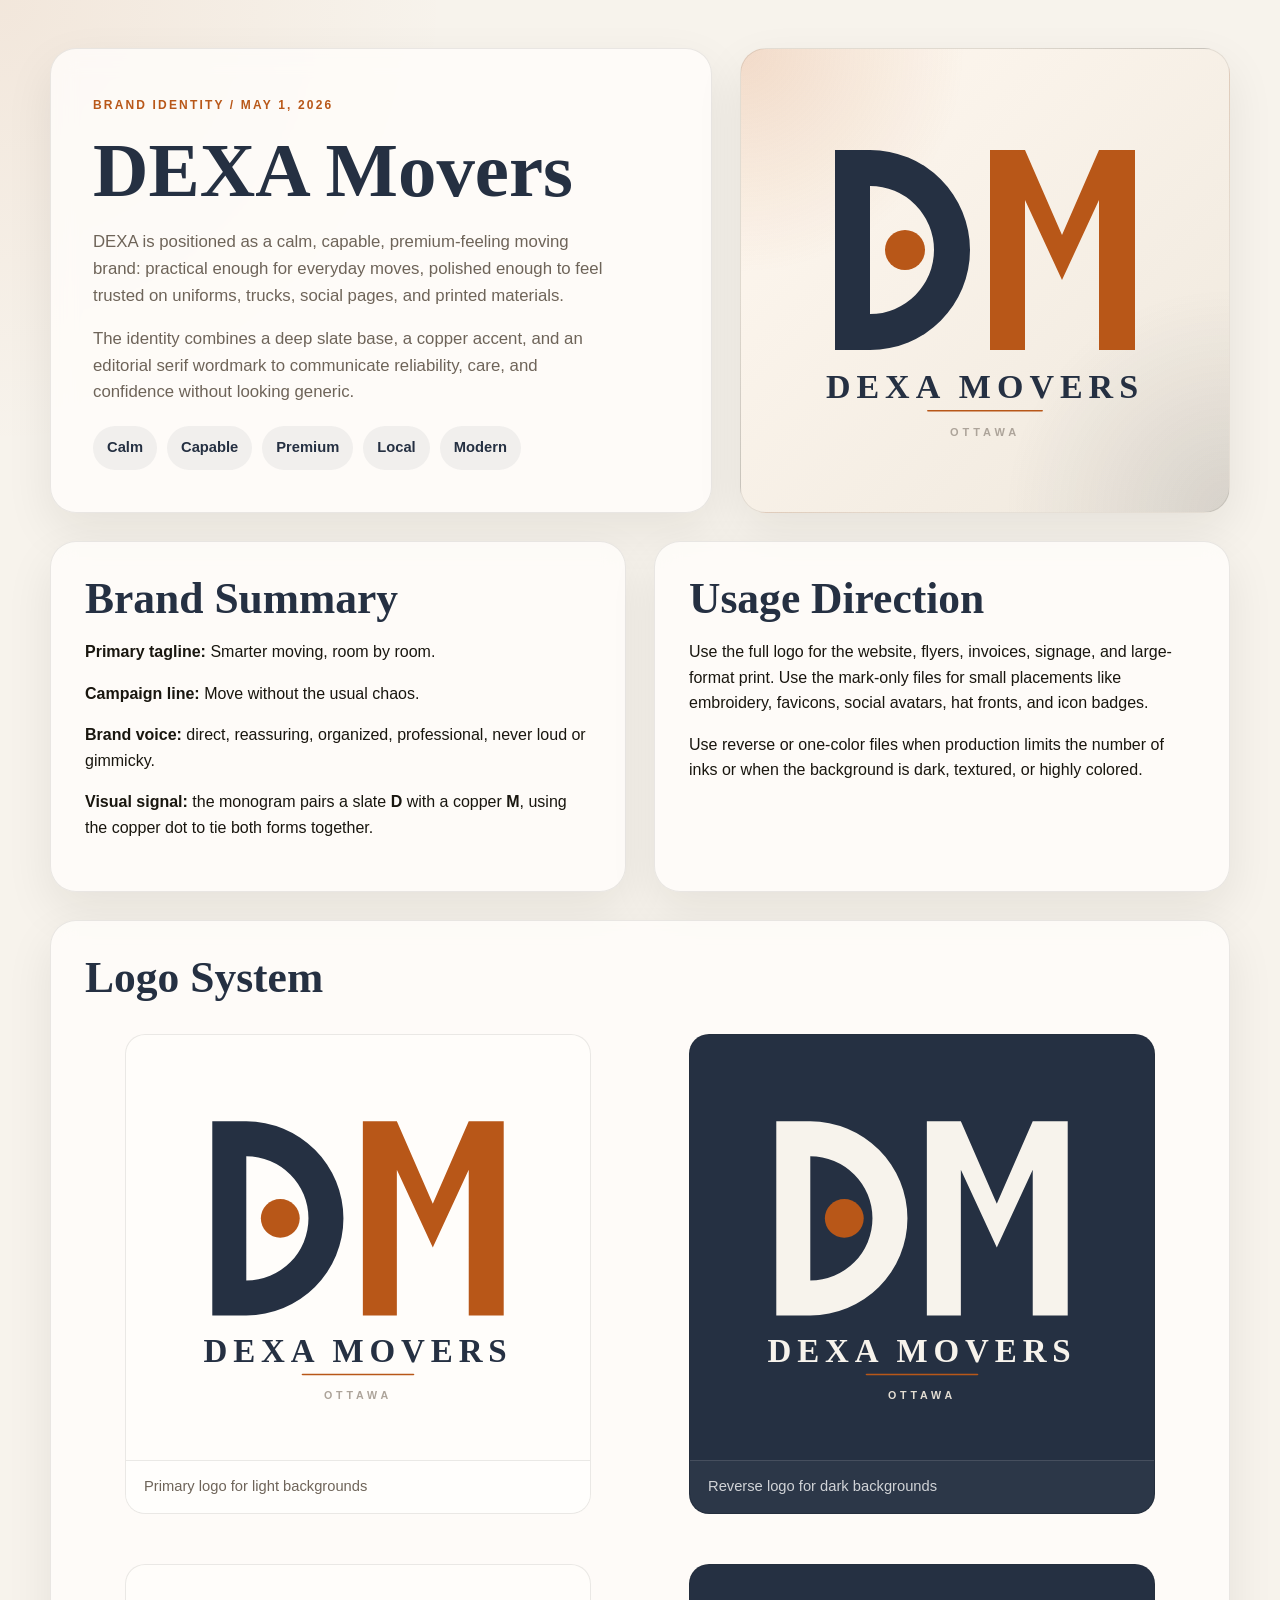
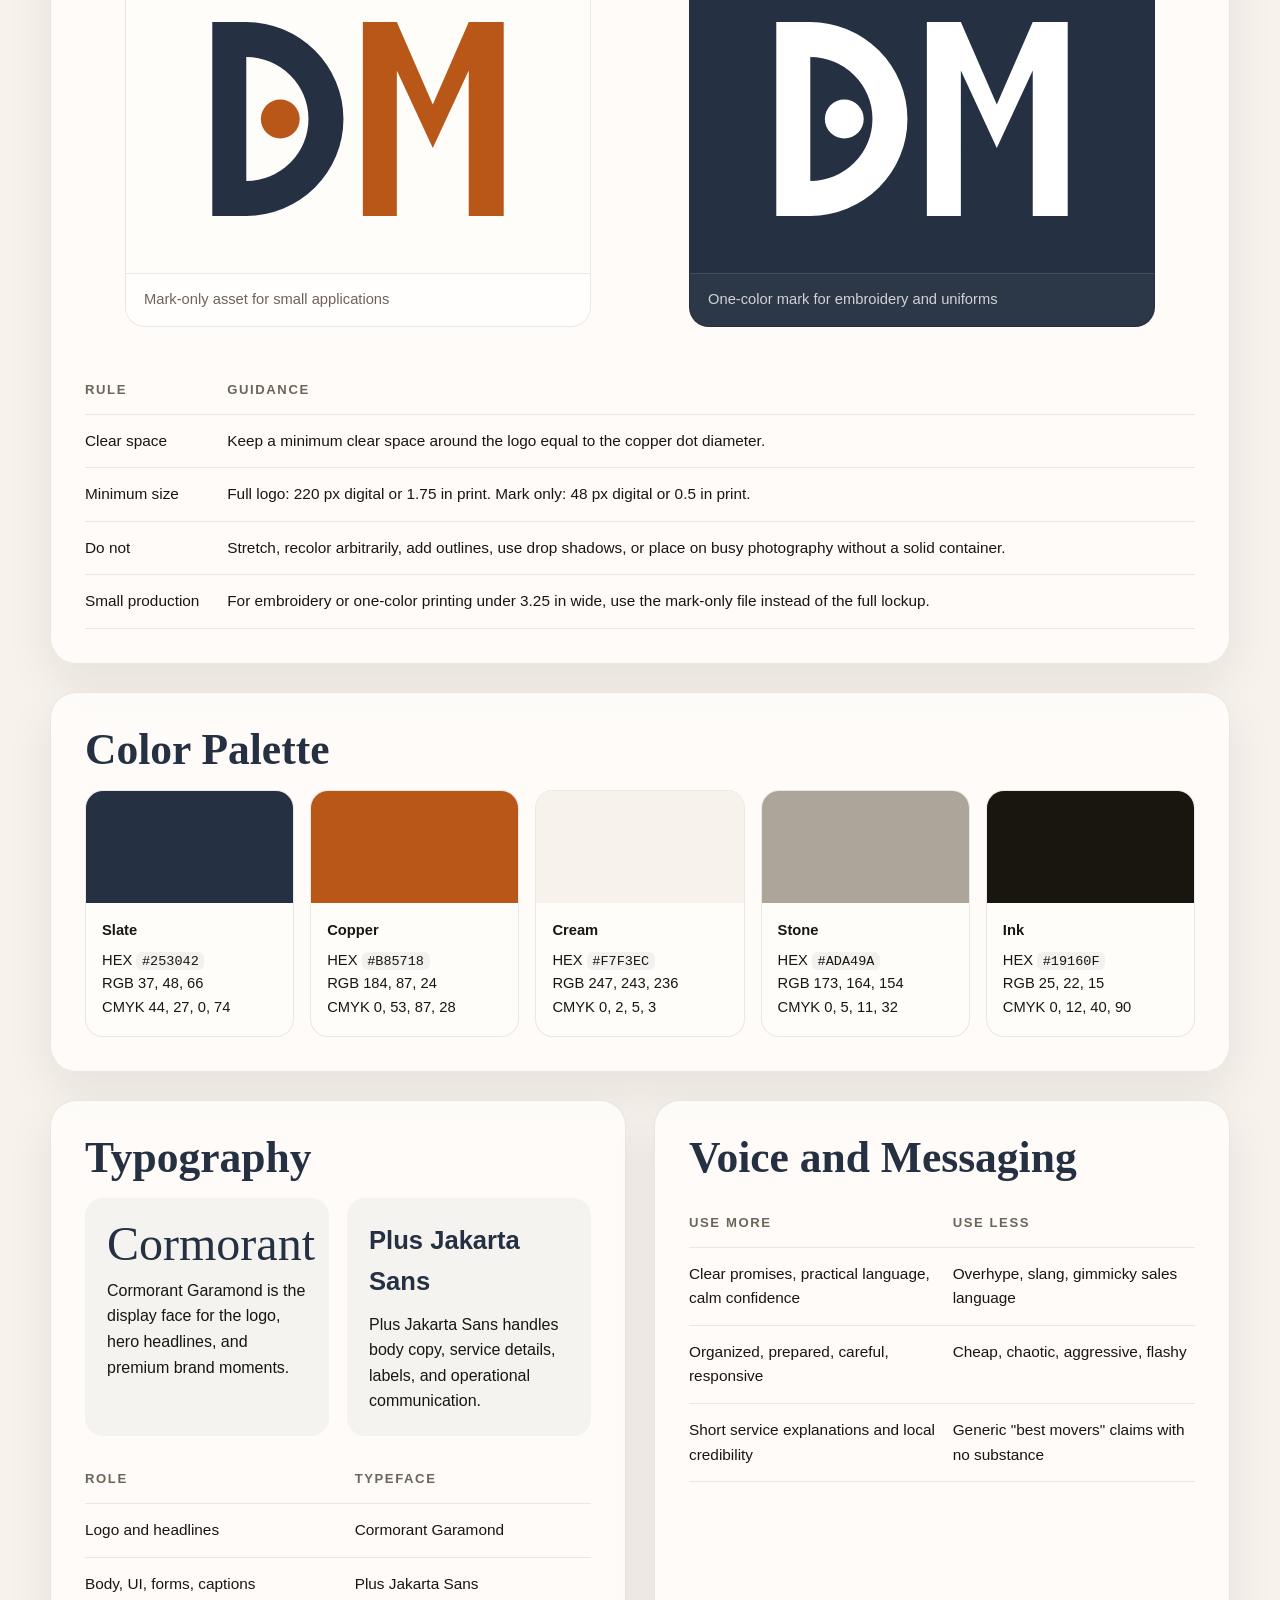
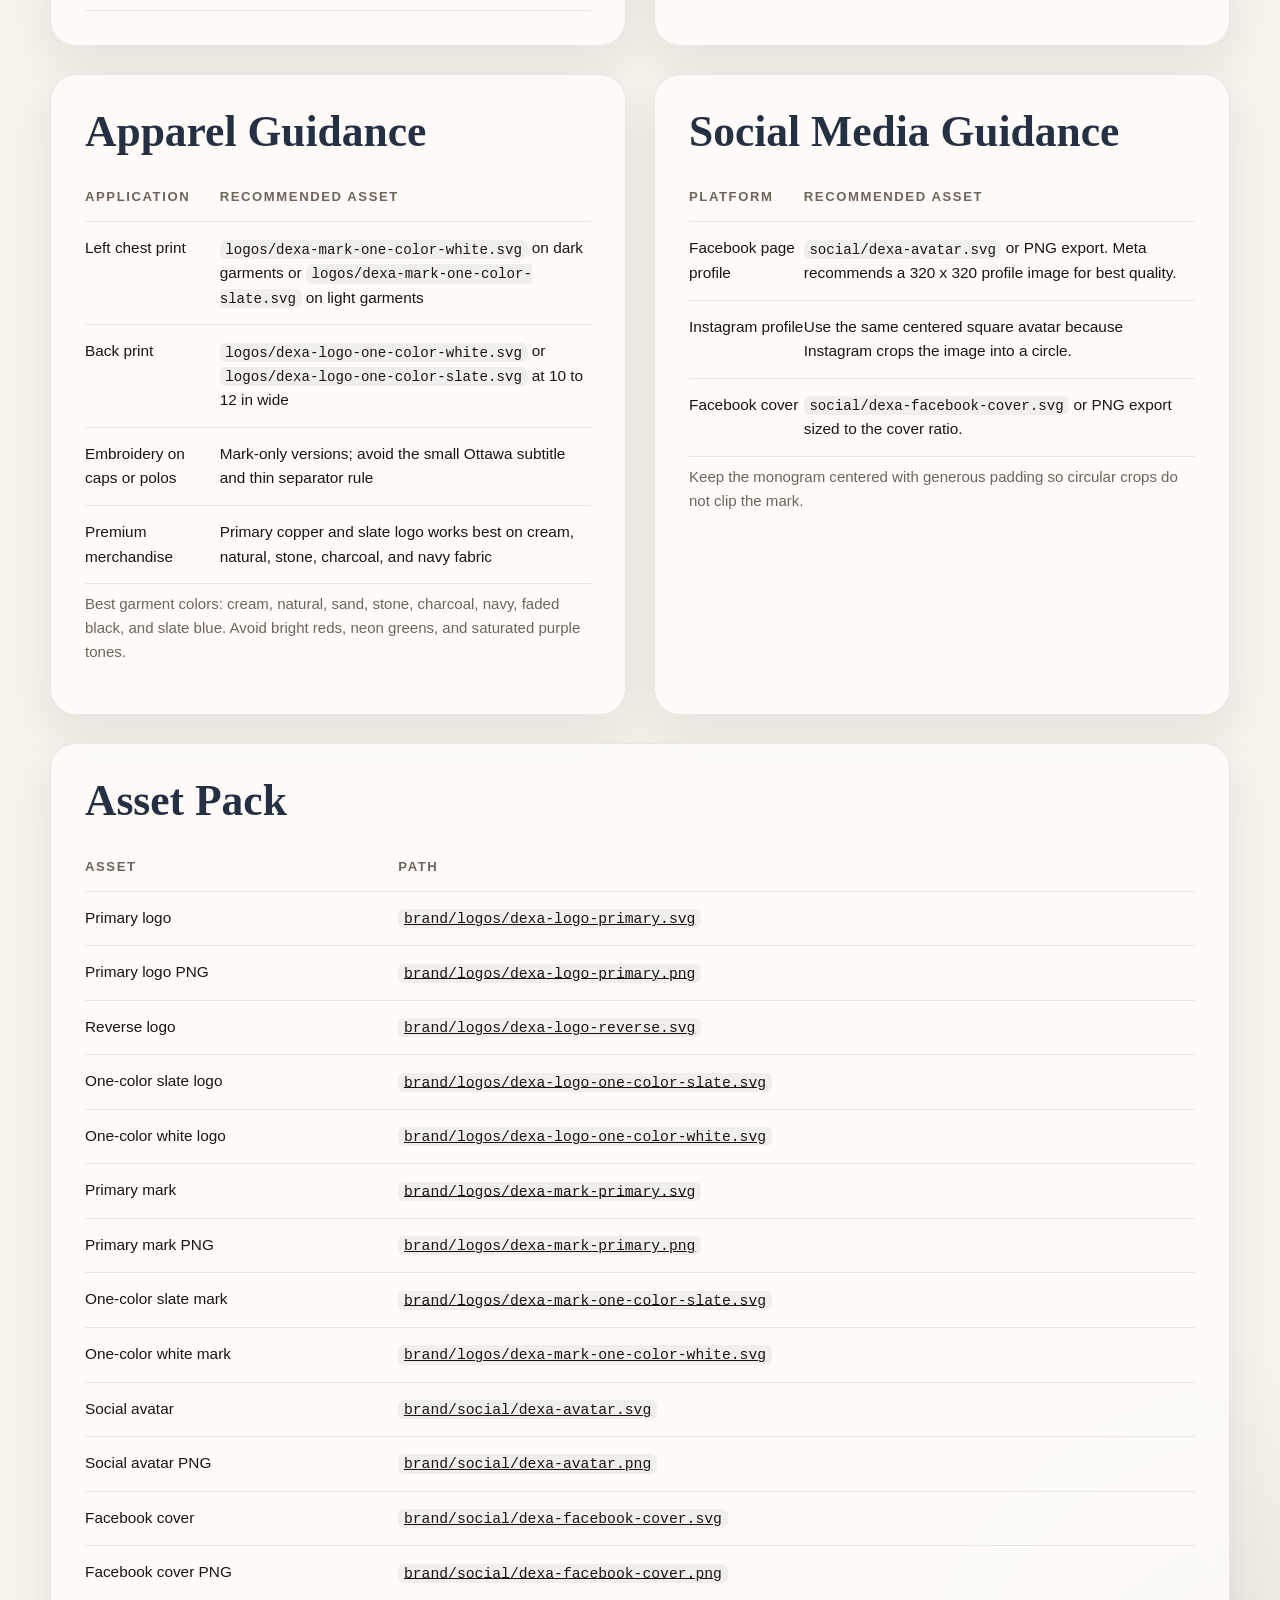
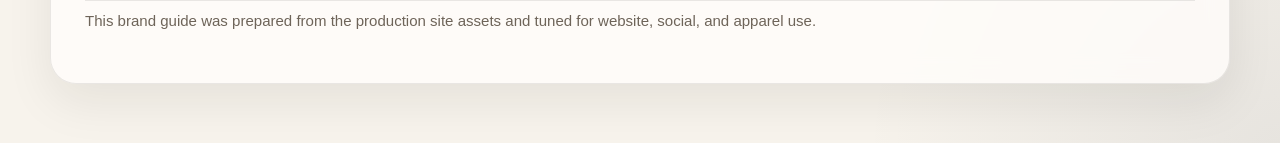
==== brand/brand-identity.html @ c9f91f97 "Add files via upload" ====
<!DOCTYPE html>
<html lang="en">
  <head>
    <meta charset="utf-8" />
    <meta name="viewport" content="width=device-width, initial-scale=1" />
    <title>DEXA Movers Brand Identity</title>
    <style>
      :root {
        --cream: #f7f3ec;
        --cream-2: #edeae1;
        --white: #fffdfa;
        --ink: #19160f;
        --stone: #6e6459;
        --stone-2: #ada49a;
        --slate: #253042;
        --copper: #b85718;
        --line: rgba(25, 22, 15, 0.09);
        --shadow: 0 18px 48px rgba(25, 22, 15, 0.08);
        --radius: 18px;
      }

      * { box-sizing: border-box; }
      body {
        margin: 0;
        font-family: "Plus Jakarta Sans", Arial, sans-serif;
        color: var(--ink);
        background:
          radial-gradient(circle at top left, rgba(184, 87, 24, 0.08), transparent 28rem),
          radial-gradient(circle at bottom right, rgba(37, 48, 66, 0.08), transparent 26rem),
          var(--cream);
        line-height: 1.6;
      }
      a { color: inherit; }
      code {
        padding: 0.1rem 0.35rem;
        border-radius: 6px;
        background: rgba(37, 48, 66, 0.06);
        font-family: "SFMono-Regular", Consolas, monospace;
        font-size: 0.92em;
      }
      img { display: block; max-width: 100%; }
      .page {
        width: min(1180px, calc(100vw - 32px));
        margin: 0 auto;
        padding: 48px 0 72px;
      }
      .hero {
        display: grid;
        grid-template-columns: 1.15fr 0.85fr;
        gap: 28px;
        align-items: stretch;
        margin-bottom: 28px;
      }
      .card {
        background: rgba(255, 253, 250, 0.82);
        backdrop-filter: blur(12px);
        border: 1px solid var(--line);
        border-radius: 26px;
        box-shadow: var(--shadow);
      }
      .hero-copy {
        padding: 42px;
      }
      .eyebrow {
        display: inline-block;
        margin: 0 0 16px;
        font-size: 12px;
        font-weight: 700;
        letter-spacing: 0.18em;
        text-transform: uppercase;
        color: var(--copper);
      }
      h1, h2, h3 {
        margin: 0;
        font-family: "Cormorant Garamond", Georgia, serif;
        font-weight: 600;
        line-height: 1.04;
      }
      h1 {
        font-size: clamp(3rem, 6vw, 5rem);
        margin-bottom: 18px;
        color: var(--slate);
      }
      h2 {
        font-size: clamp(2rem, 3.4vw, 2.8rem);
        margin-bottom: 18px;
        color: var(--slate);
      }
      h3 {
        font-size: 1.55rem;
        margin-bottom: 12px;
      }
      p {
        margin: 0 0 1rem;
      }
      .lead {
        max-width: 56ch;
        font-size: 1.05rem;
        color: var(--stone);
      }
      .hero-preview {
        padding: 28px;
        display: flex;
        align-items: center;
        justify-content: center;
        background:
          radial-gradient(circle at top left, rgba(184, 87, 24, 0.18), transparent 14rem),
          radial-gradient(circle at bottom right, rgba(37, 48, 66, 0.12), transparent 14rem),
          linear-gradient(135deg, #fff8f0, #efe8dd);
      }
      .hero-preview img {
        width: min(100%, 420px);
      }
      .grid {
        display: grid;
        gap: 28px;
        margin-bottom: 28px;
      }
      .grid.two {
        grid-template-columns: repeat(2, minmax(0, 1fr));
      }
      .section {
        padding: 34px;
      }
      .chips {
        display: flex;
        flex-wrap: wrap;
        gap: 10px;
        margin-top: 20px;
      }
      .chip {
        padding: 10px 14px;
        border-radius: 999px;
        background: rgba(37, 48, 66, 0.06);
        color: var(--slate);
        font-size: 0.92rem;
        font-weight: 600;
      }
      .logo-samples {
        display: grid;
        grid-template-columns: repeat(2, minmax(0, 1fr));
        gap: 18px;
      }
      .logo-sample {
        border-radius: 20px;
        overflow: hidden;
        border: 1px solid var(--line);
        background: var(--white);
      }
      .logo-sample.dark {
        background: var(--slate);
      }
      .logo-sample .preview {
        padding: 28px;
      }
      .logo-sample .label {
        padding: 14px 18px;
        border-top: 1px solid var(--line);
        font-size: 0.92rem;
        color: var(--stone);
        background: rgba(255, 255, 255, 0.55);
      }
      .logo-sample.dark .label {
        border-color: rgba(255, 255, 255, 0.12);
        color: rgba(255, 255, 255, 0.78);
        background: rgba(255, 255, 255, 0.03);
      }
      .swatches {
        display: grid;
        grid-template-columns: repeat(5, minmax(0, 1fr));
        gap: 16px;
      }
      .swatch {
        border-radius: 18px;
        overflow: hidden;
        border: 1px solid var(--line);
        background: var(--white);
      }
      .swatch-color {
        height: 112px;
      }
      .swatch-meta {
        padding: 16px;
        font-size: 0.92rem;
      }
      .swatch-meta strong {
        display: block;
        margin-bottom: 6px;
      }
      .type-samples {
        display: grid;
        grid-template-columns: repeat(2, minmax(0, 1fr));
        gap: 18px;
      }
      .type-sample {
        padding: 22px;
        border-radius: 18px;
        background: rgba(37, 48, 66, 0.04);
      }
      .type-sample .serif {
        font-family: "Cormorant Garamond", Georgia, serif;
        font-size: 3rem;
        line-height: 1;
        color: var(--slate);
        margin-bottom: 10px;
      }
      .type-sample .sans {
        font-family: "Plus Jakarta Sans", Arial, sans-serif;
        font-size: 1rem;
        color: var(--ink);
      }
      table {
        width: 100%;
        border-collapse: collapse;
        font-size: 0.96rem;
      }
      th, td {
        text-align: left;
        padding: 14px 0;
        border-bottom: 1px solid var(--line);
        vertical-align: top;
      }
      th {
        font-size: 0.82rem;
        letter-spacing: 0.12em;
        text-transform: uppercase;
        color: var(--stone);
      }
      .asset-links code {
        font-size: 0.92rem;
      }
      .footer-note {
        margin-top: 8px;
        color: var(--stone);
        font-size: 0.94rem;
      }
      @media (max-width: 920px) {
        .hero,
        .grid.two,
        .logo-samples,
        .swatches,
        .type-samples {
          grid-template-columns: 1fr;
        }
      }
    </style>
  </head>
  <body>
    <main class="page">
      <section class="hero">
        <div class="card hero-copy">
          <p class="eyebrow">Brand Identity / May 1, 2026</p>
          <h1>DEXA Movers</h1>
          <p class="lead">
            DEXA is positioned as a calm, capable, premium-feeling moving brand:
            practical enough for everyday moves, polished enough to feel trusted
            on uniforms, trucks, social pages, and printed materials.
          </p>
          <p class="lead">
            The identity combines a deep slate base, a copper accent, and an
            editorial serif wordmark to communicate reliability, care, and
            confidence without looking generic.
          </p>
          <div class="chips">
            <span class="chip">Calm</span>
            <span class="chip">Capable</span>
            <span class="chip">Premium</span>
            <span class="chip">Local</span>
            <span class="chip">Modern</span>
          </div>
        </div>
        <div class="card hero-preview">
          <img src="logos/dexa-logo-primary.svg" alt="DEXA Movers primary logo" />
        </div>
      </section>

      <section class="grid two">
        <article class="card section">
          <h2>Brand Summary</h2>
          <p>
            <strong>Primary tagline:</strong> Smarter moving, room by room.
          </p>
          <p>
            <strong>Campaign line:</strong> Move without the usual chaos.
          </p>
          <p>
            <strong>Brand voice:</strong> direct, reassuring, organized,
            professional, never loud or gimmicky.
          </p>
          <p>
            <strong>Visual signal:</strong> the monogram pairs a slate
            <strong>D</strong> with a copper <strong>M</strong>, using the copper
            dot to tie both forms together.
          </p>
        </article>
        <article class="card section">
          <h2>Usage Direction</h2>
          <p>
            Use the full logo for the website, flyers, invoices, signage, and
            large-format print. Use the mark-only files for small placements like
            embroidery, favicons, social avatars, hat fronts, and icon badges.
          </p>
          <p>
            Use reverse or one-color files when production limits the number of
            inks or when the background is dark, textured, or highly colored.
          </p>
        </article>
      </section>

      <section class="card section" style="margin-bottom: 28px;">
        <h2>Logo System</h2>
        <div class="logo-samples">
          <figure class="logo-sample">
            <div class="preview">
              <img src="logos/dexa-logo-primary.svg" alt="Primary DEXA logo" />
            </div>
            <figcaption class="label">Primary logo for light backgrounds</figcaption>
          </figure>
          <figure class="logo-sample dark">
            <div class="preview">
              <img src="logos/dexa-logo-reverse.svg" alt="Reverse DEXA logo" />
            </div>
            <figcaption class="label">Reverse logo for dark backgrounds</figcaption>
          </figure>
          <figure class="logo-sample">
            <div class="preview">
              <img src="logos/dexa-mark-primary.svg" alt="DEXA mark only" />
            </div>
            <figcaption class="label">Mark-only asset for small applications</figcaption>
          </figure>
          <figure class="logo-sample dark">
            <div class="preview">
              <img src="logos/dexa-mark-one-color-white.svg" alt="DEXA one-color white mark" />
            </div>
            <figcaption class="label">One-color mark for embroidery and uniforms</figcaption>
          </figure>
        </div>
        <table style="margin-top: 22px;">
          <thead>
            <tr>
              <th>Rule</th>
              <th>Guidance</th>
            </tr>
          </thead>
          <tbody>
            <tr>
              <td>Clear space</td>
              <td>Keep a minimum clear space around the logo equal to the copper dot diameter.</td>
            </tr>
            <tr>
              <td>Minimum size</td>
              <td>Full logo: 220 px digital or 1.75 in print. Mark only: 48 px digital or 0.5 in print.</td>
            </tr>
            <tr>
              <td>Do not</td>
              <td>Stretch, recolor arbitrarily, add outlines, use drop shadows, or place on busy photography without a solid container.</td>
            </tr>
            <tr>
              <td>Small production</td>
              <td>For embroidery or one-color printing under 3.25 in wide, use the mark-only file instead of the full lockup.</td>
            </tr>
          </tbody>
        </table>
      </section>

      <section class="card section" style="margin-bottom: 28px;">
        <h2>Color Palette</h2>
        <div class="swatches">
          <div class="swatch">
            <div class="swatch-color" style="background:#253042;"></div>
            <div class="swatch-meta">
              <strong>Slate</strong>
              <div>HEX <code>#253042</code></div>
              <div>RGB 37, 48, 66</div>
              <div>CMYK 44, 27, 0, 74</div>
            </div>
          </div>
          <div class="swatch">
            <div class="swatch-color" style="background:#B85718;"></div>
            <div class="swatch-meta">
              <strong>Copper</strong>
              <div>HEX <code>#B85718</code></div>
              <div>RGB 184, 87, 24</div>
              <div>CMYK 0, 53, 87, 28</div>
            </div>
          </div>
          <div class="swatch">
            <div class="swatch-color" style="background:#F7F3EC;"></div>
            <div class="swatch-meta">
              <strong>Cream</strong>
              <div>HEX <code>#F7F3EC</code></div>
              <div>RGB 247, 243, 236</div>
              <div>CMYK 0, 2, 5, 3</div>
            </div>
          </div>
          <div class="swatch">
            <div class="swatch-color" style="background:#ADA49A;"></div>
            <div class="swatch-meta">
              <strong>Stone</strong>
              <div>HEX <code>#ADA49A</code></div>
              <div>RGB 173, 164, 154</div>
              <div>CMYK 0, 5, 11, 32</div>
            </div>
          </div>
          <div class="swatch">
            <div class="swatch-color" style="background:#19160F;"></div>
            <div class="swatch-meta">
              <strong>Ink</strong>
              <div>HEX <code>#19160F</code></div>
              <div>RGB 25, 22, 15</div>
              <div>CMYK 0, 12, 40, 90</div>
            </div>
          </div>
        </div>
      </section>

      <section class="grid two">
        <article class="card section">
          <h2>Typography</h2>
          <div class="type-samples">
            <div class="type-sample">
              <div class="serif">Cormorant</div>
              <div class="sans">
                Cormorant Garamond is the display face for the logo, hero
                headlines, and premium brand moments.
              </div>
            </div>
            <div class="type-sample">
              <div class="sans" style="font-size:1.6rem;font-weight:700;color:#253042;margin-bottom:10px;">Plus Jakarta Sans</div>
              <div class="sans">
                Plus Jakarta Sans handles body copy, service details, labels, and
                operational communication.
              </div>
            </div>
          </div>
          <table style="margin-top: 18px;">
            <thead>
              <tr>
                <th>Role</th>
                <th>Typeface</th>
              </tr>
            </thead>
            <tbody>
              <tr>
                <td>Logo and headlines</td>
                <td>Cormorant Garamond</td>
              </tr>
              <tr>
                <td>Body, UI, forms, captions</td>
                <td>Plus Jakarta Sans</td>
              </tr>
            </tbody>
          </table>
        </article>
        <article class="card section">
          <h2>Voice and Messaging</h2>
          <table>
            <thead>
              <tr>
                <th>Use More</th>
                <th>Use Less</th>
              </tr>
            </thead>
            <tbody>
              <tr>
                <td>Clear promises, practical language, calm confidence</td>
                <td>Overhype, slang, gimmicky sales language</td>
              </tr>
              <tr>
                <td>Organized, prepared, careful, responsive</td>
                <td>Cheap, chaotic, aggressive, flashy</td>
              </tr>
              <tr>
                <td>Short service explanations and local credibility</td>
                <td>Generic "best movers" claims with no substance</td>
              </tr>
            </tbody>
          </table>
        </article>
      </section>

      <section class="grid two">
        <article class="card section">
          <h2>Apparel Guidance</h2>
          <table>
            <thead>
              <tr>
                <th>Application</th>
                <th>Recommended Asset</th>
              </tr>
            </thead>
            <tbody>
              <tr>
                <td>Left chest print</td>
                <td><code>logos/dexa-mark-one-color-white.svg</code> on dark garments or <code>logos/dexa-mark-one-color-slate.svg</code> on light garments</td>
              </tr>
              <tr>
                <td>Back print</td>
                <td><code>logos/dexa-logo-one-color-white.svg</code> or <code>logos/dexa-logo-one-color-slate.svg</code> at 10 to 12 in wide</td>
              </tr>
              <tr>
                <td>Embroidery on caps or polos</td>
                <td>Mark-only versions; avoid the small Ottawa subtitle and thin separator rule</td>
              </tr>
              <tr>
                <td>Premium merchandise</td>
                <td>Primary copper and slate logo works best on cream, natural, stone, charcoal, and navy fabric</td>
              </tr>
            </tbody>
          </table>
          <p class="footer-note">
            Best garment colors: cream, natural, sand, stone, charcoal, navy,
            faded black, and slate blue. Avoid bright reds, neon greens, and
            saturated purple tones.
          </p>
        </article>
        <article class="card section">
          <h2>Social Media Guidance</h2>
          <table>
            <thead>
              <tr>
                <th>Platform</th>
                <th>Recommended Asset</th>
              </tr>
            </thead>
            <tbody>
              <tr>
                <td>Facebook page profile</td>
                <td><code>social/dexa-avatar.svg</code> or PNG export. Meta recommends a 320 x 320 profile image for best quality.</td>
              </tr>
              <tr>
                <td>Instagram profile</td>
                <td>Use the same centered square avatar because Instagram crops the image into a circle.</td>
              </tr>
              <tr>
                <td>Facebook cover</td>
                <td><code>social/dexa-facebook-cover.svg</code> or PNG export sized to the cover ratio.</td>
              </tr>
            </tbody>
          </table>
          <p class="footer-note">
            Keep the monogram centered with generous padding so circular crops do
            not clip the mark.
          </p>
        </article>
      </section>

      <section class="card section asset-links">
        <h2>Asset Pack</h2>
        <table>
          <thead>
            <tr>
              <th>Asset</th>
              <th>Path</th>
            </tr>
          </thead>
          <tbody>
              <tr>
                <td>Primary logo</td>
                <td><a href="logos/dexa-logo-primary.svg"><code>brand/logos/dexa-logo-primary.svg</code></a></td>
              </tr>
              <tr>
                <td>Primary logo PNG</td>
                <td><a href="logos/dexa-logo-primary.png"><code>brand/logos/dexa-logo-primary.png</code></a></td>
              </tr>
              <tr>
                <td>Reverse logo</td>
                <td><a href="logos/dexa-logo-reverse.svg"><code>brand/logos/dexa-logo-reverse.svg</code></a></td>
              </tr>
              <tr>
                <td>One-color slate logo</td>
                <td><a href="logos/dexa-logo-one-color-slate.svg"><code>brand/logos/dexa-logo-one-color-slate.svg</code></a></td>
              </tr>
              <tr>
                <td>One-color white logo</td>
                <td><a href="logos/dexa-logo-one-color-white.svg"><code>brand/logos/dexa-logo-one-color-white.svg</code></a></td>
              </tr>
              <tr>
                <td>Primary mark</td>
                <td><a href="logos/dexa-mark-primary.svg"><code>brand/logos/dexa-mark-primary.svg</code></a></td>
              </tr>
              <tr>
                <td>Primary mark PNG</td>
                <td><a href="logos/dexa-mark-primary.png"><code>brand/logos/dexa-mark-primary.png</code></a></td>
              </tr>
              <tr>
                <td>One-color slate mark</td>
                <td><a href="logos/dexa-mark-one-color-slate.svg"><code>brand/logos/dexa-mark-one-color-slate.svg</code></a></td>
              </tr>
              <tr>
                <td>One-color white mark</td>
                <td><a href="logos/dexa-mark-one-color-white.svg"><code>brand/logos/dexa-mark-one-color-white.svg</code></a></td>
              </tr>
              <tr>
                <td>Social avatar</td>
                <td><a href="social/dexa-avatar.svg"><code>brand/social/dexa-avatar.svg</code></a></td>
              </tr>
              <tr>
                <td>Social avatar PNG</td>
                <td><a href="social/dexa-avatar.png"><code>brand/social/dexa-avatar.png</code></a></td>
              </tr>
              <tr>
                <td>Facebook cover</td>
                <td><a href="social/dexa-facebook-cover.svg"><code>brand/social/dexa-facebook-cover.svg</code></a></td>
              </tr>
              <tr>
                <td>Facebook cover PNG</td>
                <td><a href="social/dexa-facebook-cover.png"><code>brand/social/dexa-facebook-cover.png</code></a></td>
              </tr>
          </tbody>
        </table>
        <p class="footer-note">
          This brand guide was prepared from the production site assets and tuned
          for website, social, and apparel use.
        </p>
      </section>
    </main>
  </body>
</html>
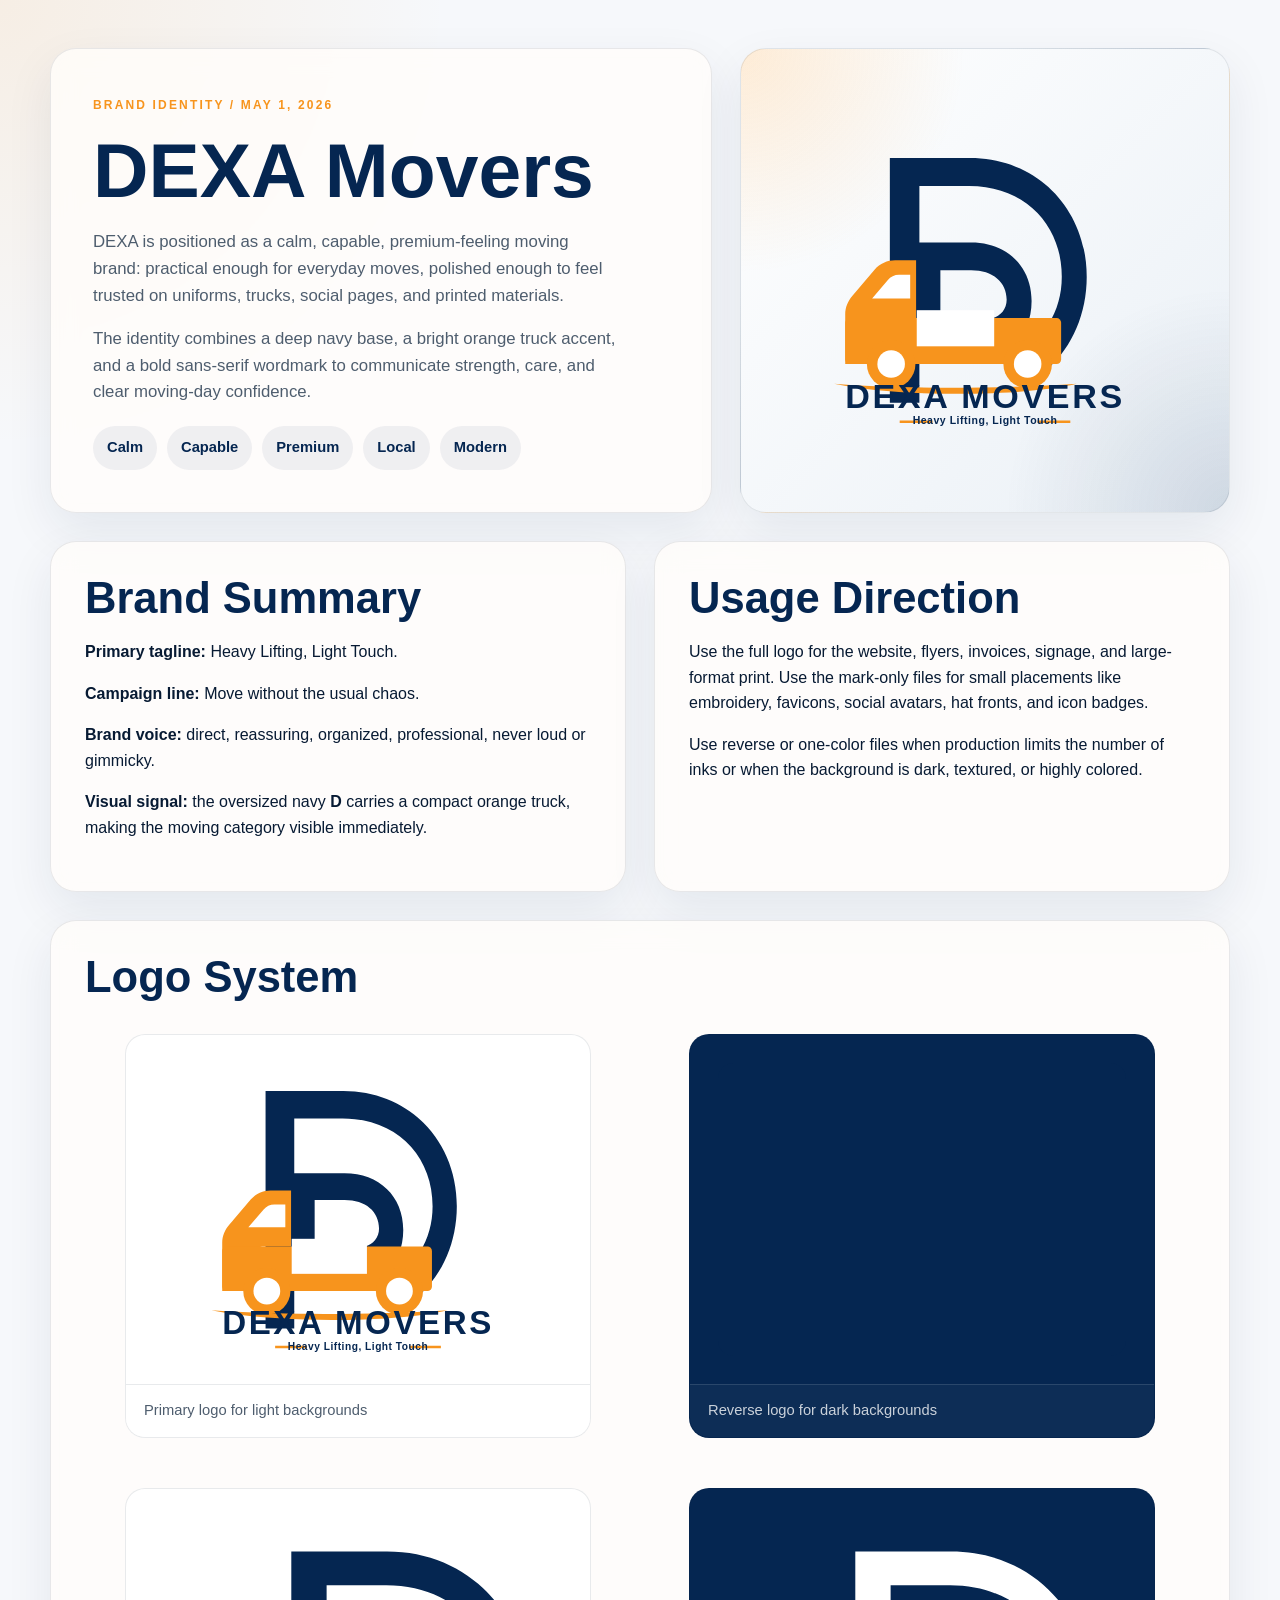
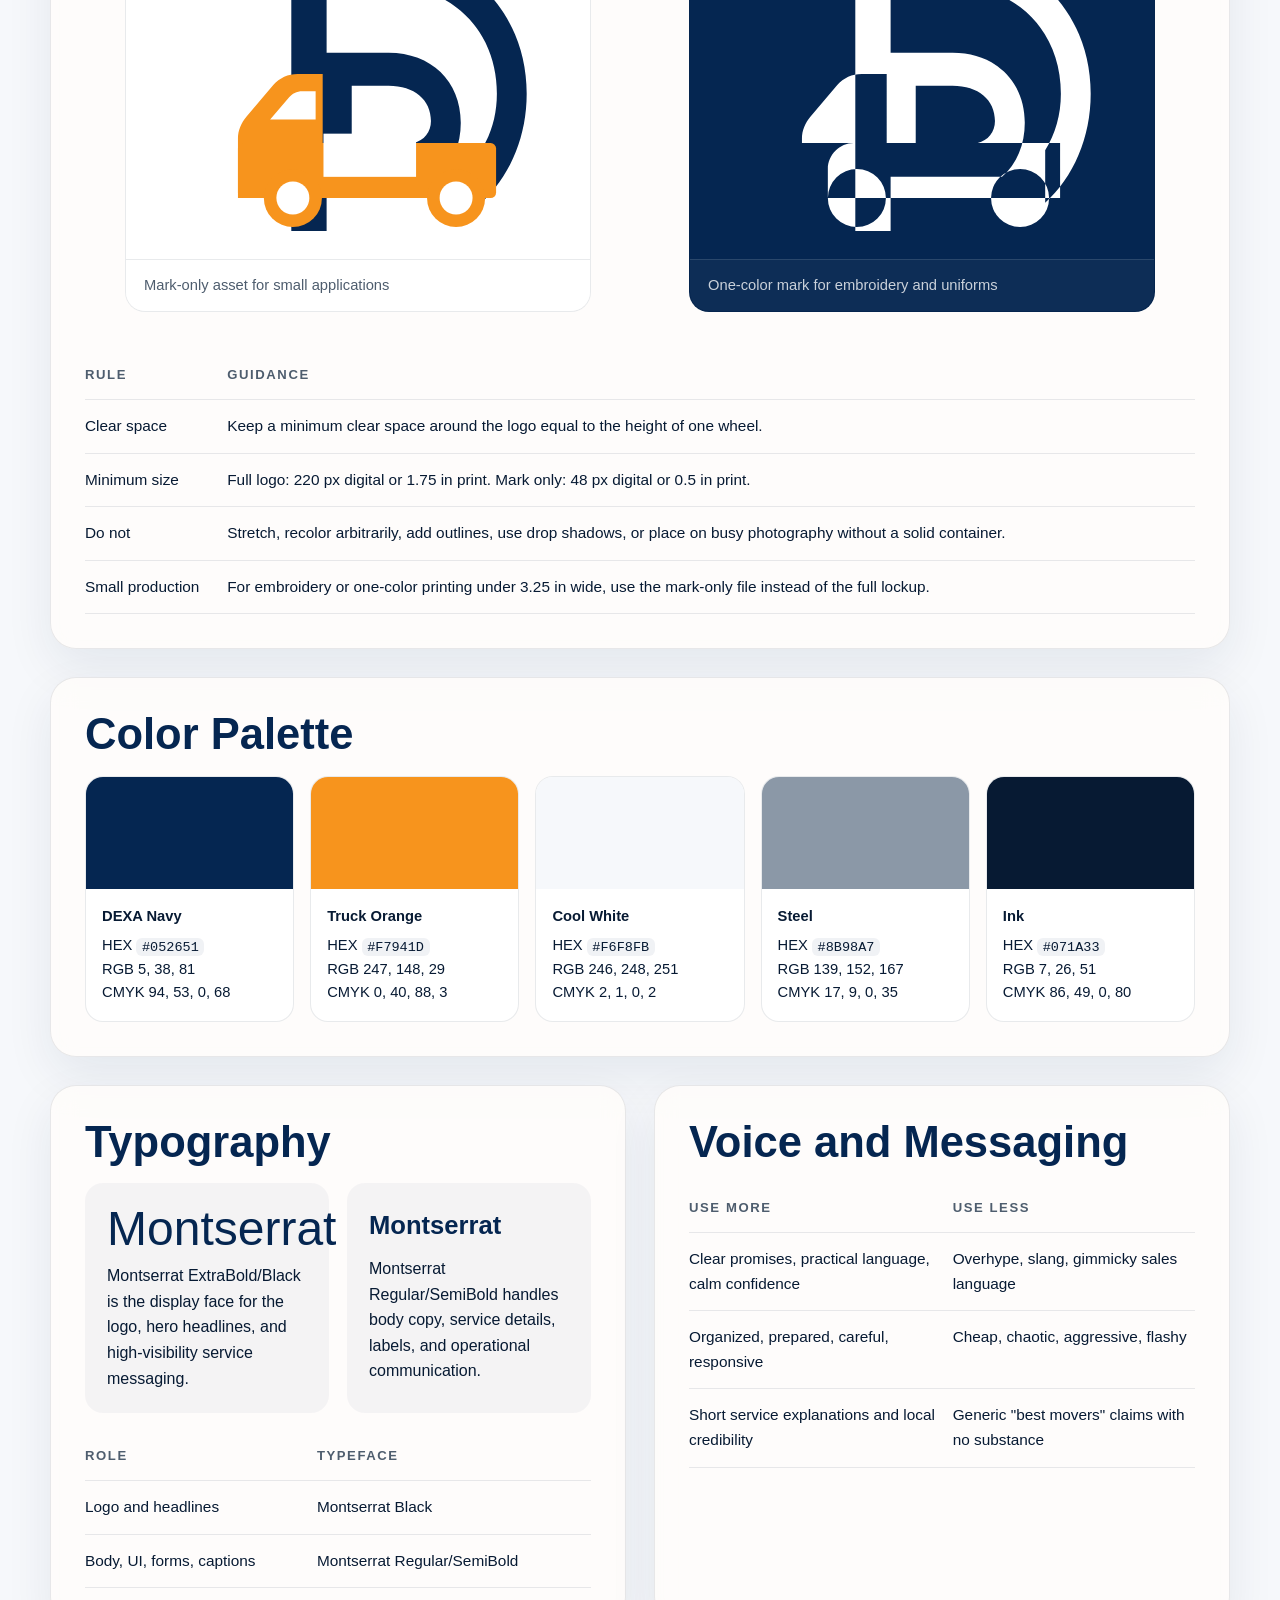
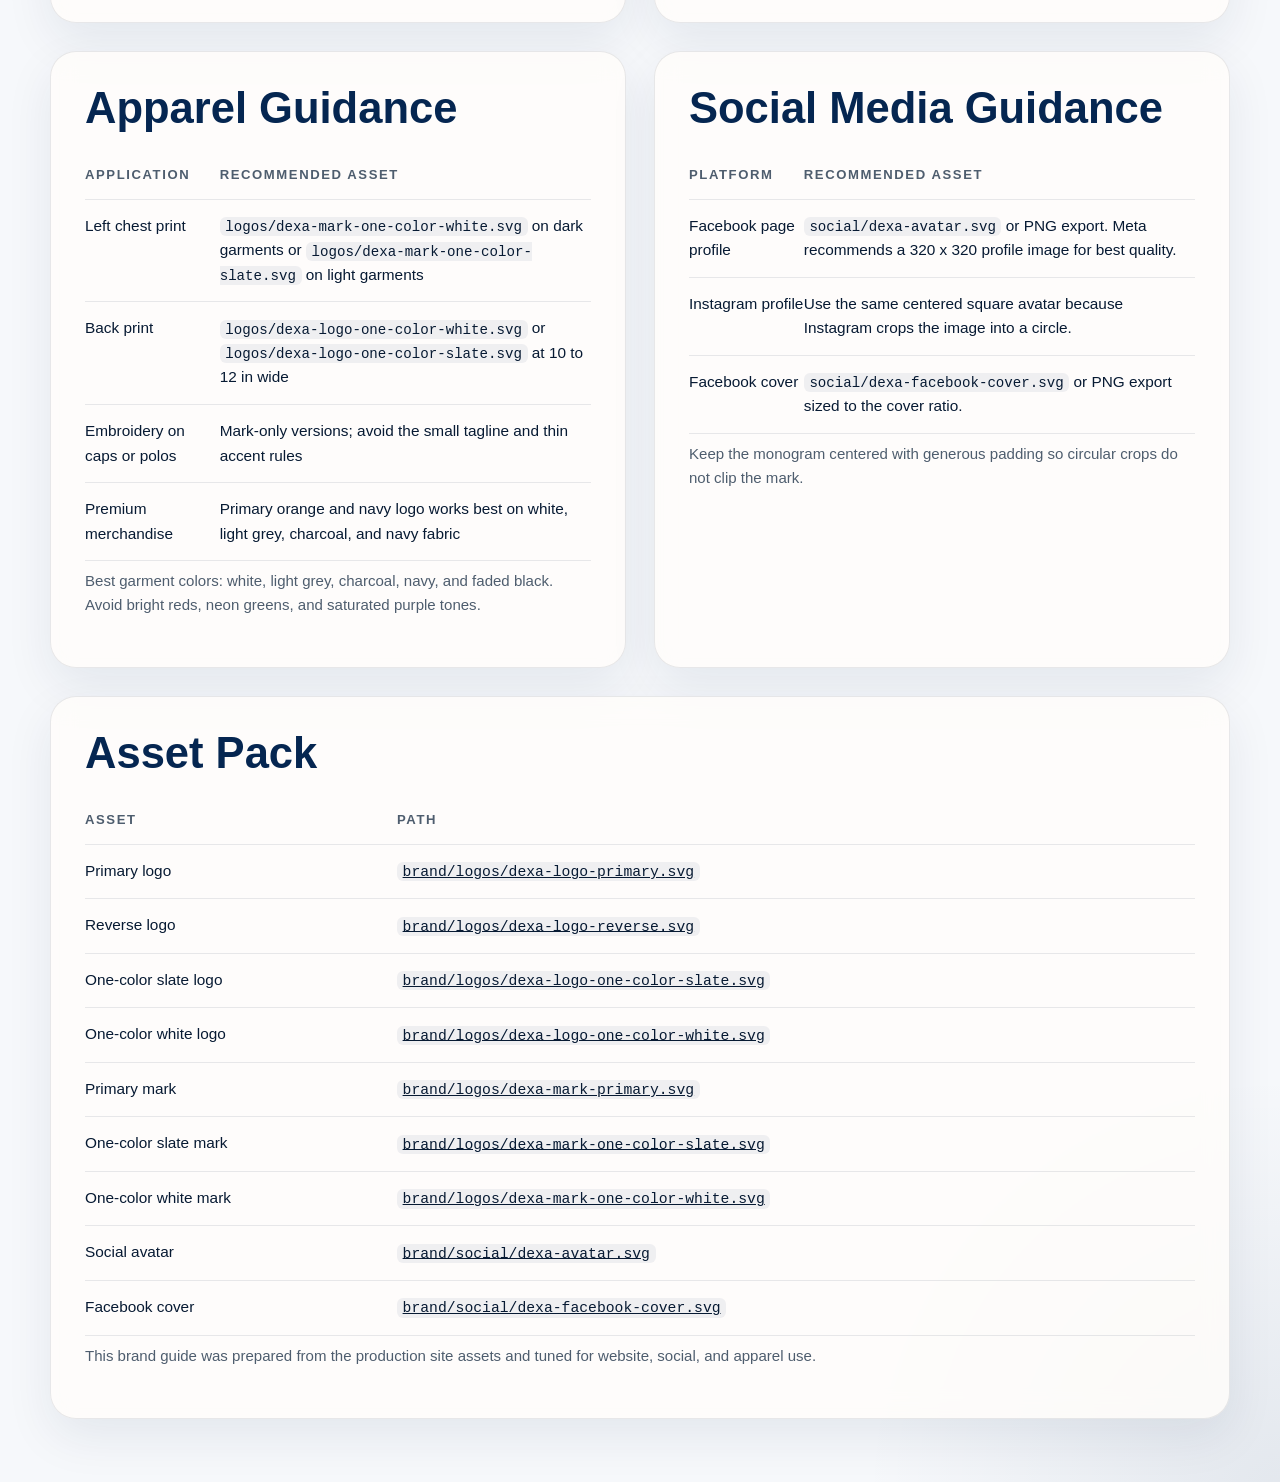
==== commit f4f5616f: "Update DEXA brand identity" ====
--- a/brand/brand-identity.html
+++ b/brand/brand-identity.html
@@ -6,27 +6,27 @@
     <title>DEXA Movers Brand Identity</title>
     <style>
       :root {
-        --cream: #f7f3ec;
-        --cream-2: #edeae1;
-        --white: #fffdfa;
-        --ink: #19160f;
-        --stone: #6e6459;
-        --stone-2: #ada49a;
-        --slate: #253042;
-        --copper: #b85718;
-        --line: rgba(25, 22, 15, 0.09);
-        --shadow: 0 18px 48px rgba(25, 22, 15, 0.08);
+        --cream: #f6f8fb;
+        --cream-2: #eaf0f6;
+        --white: #ffffff;
+        --ink: #071a33;
+        --stone: #4e5d6e;
+        --stone-2: #8b98a7;
+        --slate: #052651;
+        --copper: #f7941d;
+        --line: rgba(7, 26, 51, 0.09);
+        --shadow: 0 18px 48px rgba(5, 38, 81, 0.08);
         --radius: 18px;
       }
 
       * { box-sizing: border-box; }
       body {
         margin: 0;
-        font-family: "Plus Jakarta Sans", Arial, sans-serif;
+        font-family: "Montserrat", Arial, sans-serif;
         color: var(--ink);
         background:
-          radial-gradient(circle at top left, rgba(184, 87, 24, 0.08), transparent 28rem),
-          radial-gradient(circle at bottom right, rgba(37, 48, 66, 0.08), transparent 26rem),
+          radial-gradient(circle at top left, rgba(247, 148, 29, 0.1), transparent 28rem),
+          radial-gradient(circle at bottom right, rgba(5, 38, 81, 0.08), transparent 26rem),
           var(--cream);
         line-height: 1.6;
       }
@@ -34,7 +34,7 @@
       code {
         padding: 0.1rem 0.35rem;
         border-radius: 6px;
-        background: rgba(37, 48, 66, 0.06);
+        background: rgba(5, 38, 81, 0.06);
         font-family: "SFMono-Regular", Consolas, monospace;
         font-size: 0.92em;
       }
@@ -72,7 +72,7 @@
       }
       h1, h2, h3 {
         margin: 0;
-        font-family: "Cormorant Garamond", Georgia, serif;
+        font-family: "Montserrat", Arial, sans-serif;
         font-weight: 600;
         line-height: 1.04;
       }
@@ -104,9 +104,9 @@
         align-items: center;
         justify-content: center;
         background:
-          radial-gradient(circle at top left, rgba(184, 87, 24, 0.18), transparent 14rem),
-          radial-gradient(circle at bottom right, rgba(37, 48, 66, 0.12), transparent 14rem),
-          linear-gradient(135deg, #fff8f0, #efe8dd);
+          radial-gradient(circle at top left, rgba(247, 148, 29, 0.18), transparent 14rem),
+          radial-gradient(circle at bottom right, rgba(5, 38, 81, 0.12), transparent 14rem),
+          linear-gradient(135deg, #ffffff, #eaf0f6);
       }
       .hero-preview img {
         width: min(100%, 420px);
@@ -131,7 +131,7 @@
       .chip {
         padding: 10px 14px;
         border-radius: 999px;
-        background: rgba(37, 48, 66, 0.06);
+        background: rgba(5, 38, 81, 0.06);
         color: var(--slate);
         font-size: 0.92rem;
         font-weight: 600;
@@ -195,17 +195,17 @@
       .type-sample {
         padding: 22px;
         border-radius: 18px;
-        background: rgba(37, 48, 66, 0.04);
+        background: rgba(5, 38, 81, 0.04);
       }
       .type-sample .serif {
-        font-family: "Cormorant Garamond", Georgia, serif;
+        font-family: "Montserrat", Arial, sans-serif;
         font-size: 3rem;
         line-height: 1;
         color: var(--slate);
         margin-bottom: 10px;
       }
       .type-sample .sans {
-        font-family: "Plus Jakarta Sans", Arial, sans-serif;
+        font-family: "Montserrat", Arial, sans-serif;
         font-size: 1rem;
         color: var(--ink);
       }
@@ -257,9 +257,9 @@
             on uniforms, trucks, social pages, and printed materials.
           </p>
           <p class="lead">
-            The identity combines a deep slate base, a copper accent, and an
-            editorial serif wordmark to communicate reliability, care, and
-            confidence without looking generic.
+            The identity combines a deep navy base, a bright orange truck
+            accent, and a bold sans-serif wordmark to communicate strength,
+            care, and clear moving-day confidence.
           </p>
           <div class="chips">
             <span class="chip">Calm</span>
@@ -278,7 +278,7 @@
         <article class="card section">
           <h2>Brand Summary</h2>
           <p>
-            <strong>Primary tagline:</strong> Smarter moving, room by room.
+            <strong>Primary tagline:</strong> Heavy Lifting, Light Touch.
           </p>
           <p>
             <strong>Campaign line:</strong> Move without the usual chaos.
@@ -288,9 +288,9 @@
             professional, never loud or gimmicky.
           </p>
           <p>
-            <strong>Visual signal:</strong> the monogram pairs a slate
-            <strong>D</strong> with a copper <strong>M</strong>, using the copper
-            dot to tie both forms together.
+            <strong>Visual signal:</strong> the oversized navy
+            <strong>D</strong> carries a compact orange truck, making the moving
+            category visible immediately.
           </p>
         </article>
         <article class="card section">
@@ -345,7 +345,7 @@
           <tbody>
             <tr>
               <td>Clear space</td>
-              <td>Keep a minimum clear space around the logo equal to the copper dot diameter.</td>
+              <td>Keep a minimum clear space around the logo equal to the height of one wheel.</td>
             </tr>
             <tr>
               <td>Minimum size</td>
@@ -367,48 +367,48 @@
         <h2>Color Palette</h2>
         <div class="swatches">
           <div class="swatch">
-            <div class="swatch-color" style="background:#253042;"></div>
+            <div class="swatch-color" style="background:#052651;"></div>
             <div class="swatch-meta">
-              <strong>Slate</strong>
-              <div>HEX <code>#253042</code></div>
-              <div>RGB 37, 48, 66</div>
-              <div>CMYK 44, 27, 0, 74</div>
+              <strong>DEXA Navy</strong>
+              <div>HEX <code>#052651</code></div>
+              <div>RGB 5, 38, 81</div>
+              <div>CMYK 94, 53, 0, 68</div>
             </div>
           </div>
           <div class="swatch">
-            <div class="swatch-color" style="background:#B85718;"></div>
+            <div class="swatch-color" style="background:#F7941D;"></div>
             <div class="swatch-meta">
-              <strong>Copper</strong>
-              <div>HEX <code>#B85718</code></div>
-              <div>RGB 184, 87, 24</div>
-              <div>CMYK 0, 53, 87, 28</div>
+              <strong>Truck Orange</strong>
+              <div>HEX <code>#F7941D</code></div>
+              <div>RGB 247, 148, 29</div>
+              <div>CMYK 0, 40, 88, 3</div>
             </div>
           </div>
           <div class="swatch">
-            <div class="swatch-color" style="background:#F7F3EC;"></div>
+            <div class="swatch-color" style="background:#F6F8FB;"></div>
             <div class="swatch-meta">
-              <strong>Cream</strong>
-              <div>HEX <code>#F7F3EC</code></div>
-              <div>RGB 247, 243, 236</div>
-              <div>CMYK 0, 2, 5, 3</div>
+              <strong>Cool White</strong>
+              <div>HEX <code>#F6F8FB</code></div>
+              <div>RGB 246, 248, 251</div>
+              <div>CMYK 2, 1, 0, 2</div>
             </div>
           </div>
           <div class="swatch">
-            <div class="swatch-color" style="background:#ADA49A;"></div>
+            <div class="swatch-color" style="background:#8B98A7;"></div>
             <div class="swatch-meta">
-              <strong>Stone</strong>
-              <div>HEX <code>#ADA49A</code></div>
-              <div>RGB 173, 164, 154</div>
-              <div>CMYK 0, 5, 11, 32</div>
+              <strong>Steel</strong>
+              <div>HEX <code>#8B98A7</code></div>
+              <div>RGB 139, 152, 167</div>
+              <div>CMYK 17, 9, 0, 35</div>
             </div>
           </div>
           <div class="swatch">
-            <div class="swatch-color" style="background:#19160F;"></div>
+            <div class="swatch-color" style="background:#071A33;"></div>
             <div class="swatch-meta">
               <strong>Ink</strong>
-              <div>HEX <code>#19160F</code></div>
-              <div>RGB 25, 22, 15</div>
-              <div>CMYK 0, 12, 40, 90</div>
+              <div>HEX <code>#071A33</code></div>
+              <div>RGB 7, 26, 51</div>
+              <div>CMYK 86, 49, 0, 80</div>
             </div>
           </div>
         </div>
@@ -419,17 +419,17 @@
           <h2>Typography</h2>
           <div class="type-samples">
             <div class="type-sample">
-              <div class="serif">Cormorant</div>
+              <div class="serif">Montserrat</div>
               <div class="sans">
-                Cormorant Garamond is the display face for the logo, hero
-                headlines, and premium brand moments.
+                Montserrat ExtraBold/Black is the display face for the logo,
+                hero headlines, and high-visibility service messaging.
               </div>
             </div>
             <div class="type-sample">
-              <div class="sans" style="font-size:1.6rem;font-weight:700;color:#253042;margin-bottom:10px;">Plus Jakarta Sans</div>
+              <div class="sans" style="font-size:1.6rem;font-weight:700;color:#052651;margin-bottom:10px;">Montserrat</div>
               <div class="sans">
-                Plus Jakarta Sans handles body copy, service details, labels, and
-                operational communication.
+                Montserrat Regular/SemiBold handles body copy, service details,
+                labels, and operational communication.
               </div>
             </div>
           </div>
@@ -443,11 +443,11 @@
             <tbody>
               <tr>
                 <td>Logo and headlines</td>
-                <td>Cormorant Garamond</td>
+                <td>Montserrat Black</td>
               </tr>
               <tr>
                 <td>Body, UI, forms, captions</td>
-                <td>Plus Jakarta Sans</td>
+                <td>Montserrat Regular/SemiBold</td>
               </tr>
             </tbody>
           </table>
@@ -500,18 +500,17 @@
               </tr>
               <tr>
                 <td>Embroidery on caps or polos</td>
-                <td>Mark-only versions; avoid the small Ottawa subtitle and thin separator rule</td>
+                <td>Mark-only versions; avoid the small tagline and thin accent rules</td>
               </tr>
               <tr>
                 <td>Premium merchandise</td>
-                <td>Primary copper and slate logo works best on cream, natural, stone, charcoal, and navy fabric</td>
+                <td>Primary orange and navy logo works best on white, light grey, charcoal, and navy fabric</td>
               </tr>
             </tbody>
           </table>
           <p class="footer-note">
-            Best garment colors: cream, natural, sand, stone, charcoal, navy,
-            faded black, and slate blue. Avoid bright reds, neon greens, and
-            saturated purple tones.
+            Best garment colors: white, light grey, charcoal, navy, and faded
+            black. Avoid bright reds, neon greens, and saturated purple tones.
           </p>
         </article>
         <article class="card section">
@@ -560,10 +559,6 @@
                 <td><a href="logos/dexa-logo-primary.svg"><code>brand/logos/dexa-logo-primary.svg</code></a></td>
               </tr>
               <tr>
-                <td>Primary logo PNG</td>
-                <td><a href="logos/dexa-logo-primary.png"><code>brand/logos/dexa-logo-primary.png</code></a></td>
-              </tr>
-              <tr>
                 <td>Reverse logo</td>
                 <td><a href="logos/dexa-logo-reverse.svg"><code>brand/logos/dexa-logo-reverse.svg</code></a></td>
               </tr>
@@ -580,10 +575,6 @@
                 <td><a href="logos/dexa-mark-primary.svg"><code>brand/logos/dexa-mark-primary.svg</code></a></td>
               </tr>
               <tr>
-                <td>Primary mark PNG</td>
-                <td><a href="logos/dexa-mark-primary.png"><code>brand/logos/dexa-mark-primary.png</code></a></td>
-              </tr>
-              <tr>
                 <td>One-color slate mark</td>
                 <td><a href="logos/dexa-mark-one-color-slate.svg"><code>brand/logos/dexa-mark-one-color-slate.svg</code></a></td>
               </tr>
@@ -596,16 +587,8 @@
                 <td><a href="social/dexa-avatar.svg"><code>brand/social/dexa-avatar.svg</code></a></td>
               </tr>
               <tr>
-                <td>Social avatar PNG</td>
-                <td><a href="social/dexa-avatar.png"><code>brand/social/dexa-avatar.png</code></a></td>
-              </tr>
-              <tr>
                 <td>Facebook cover</td>
                 <td><a href="social/dexa-facebook-cover.svg"><code>brand/social/dexa-facebook-cover.svg</code></a></td>
-              </tr>
-              <tr>
-                <td>Facebook cover PNG</td>
-                <td><a href="social/dexa-facebook-cover.png"><code>brand/social/dexa-facebook-cover.png</code></a></td>
               </tr>
           </tbody>
         </table>
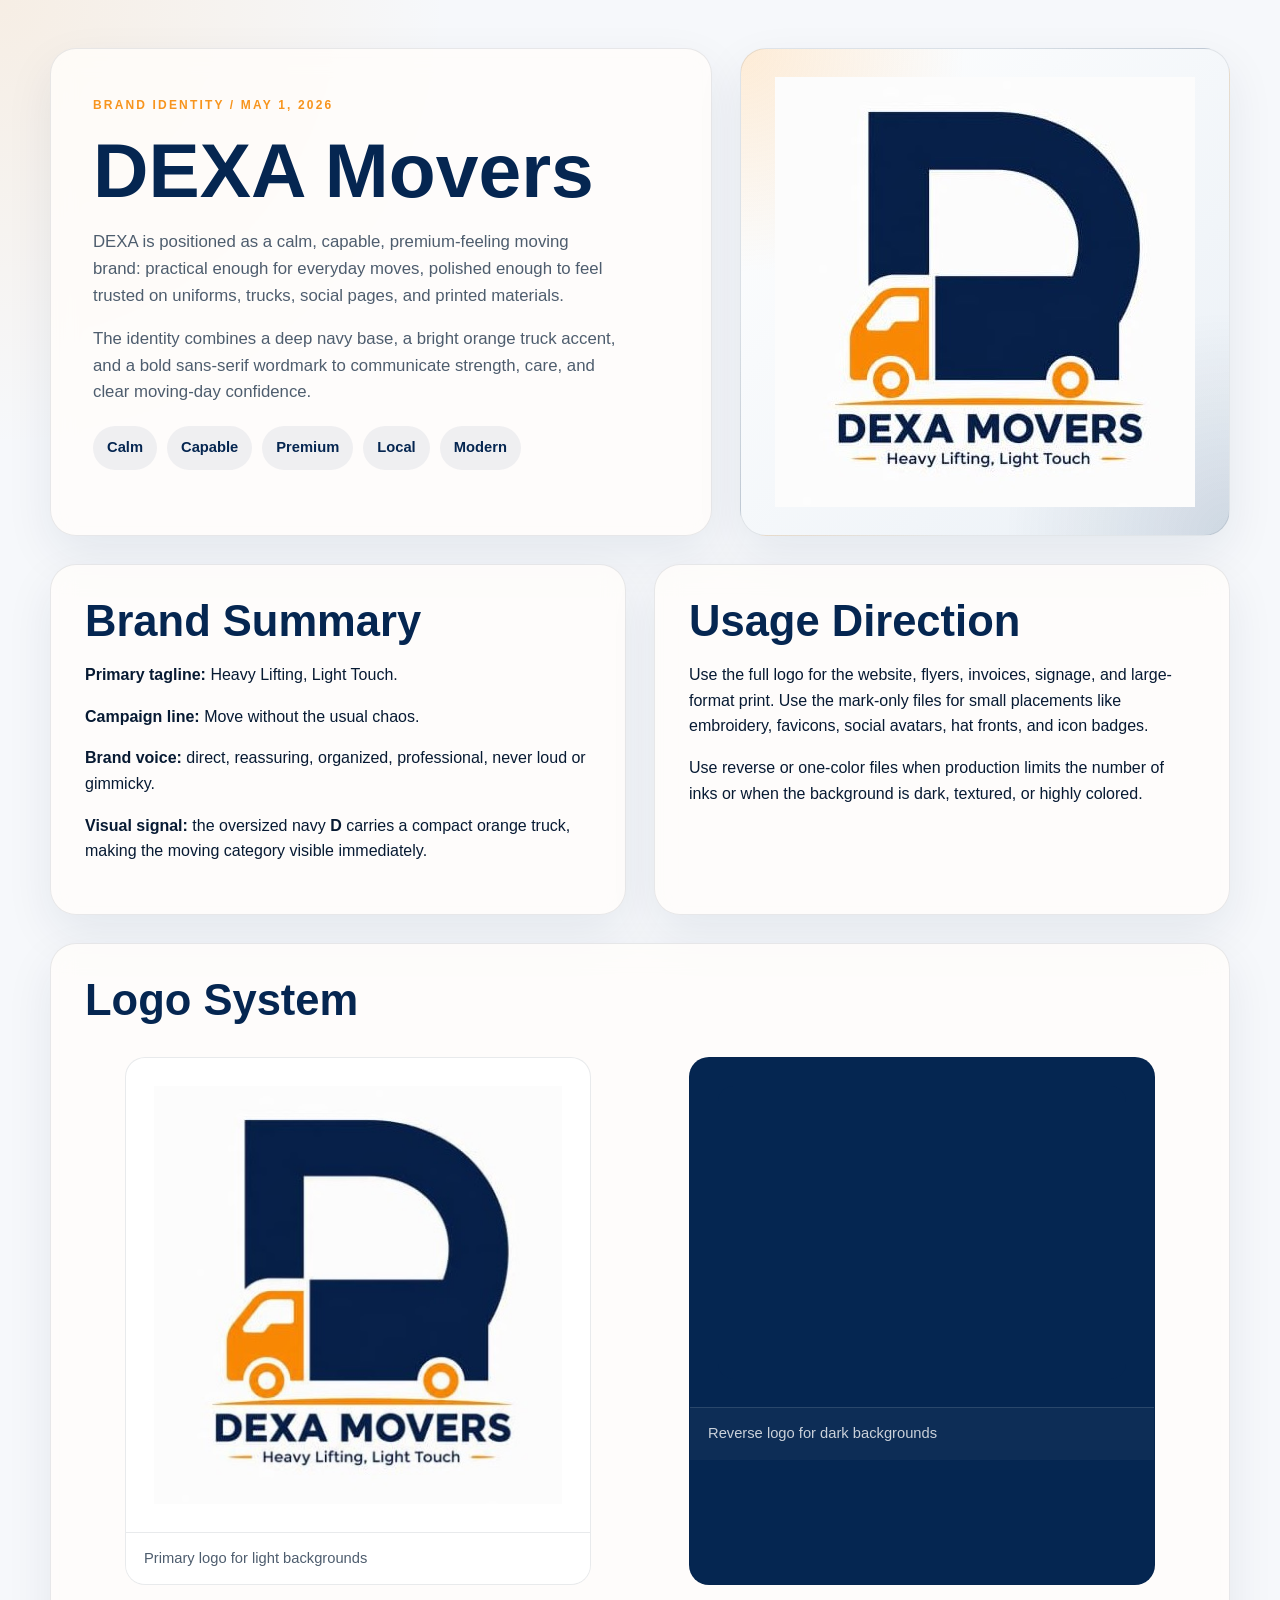
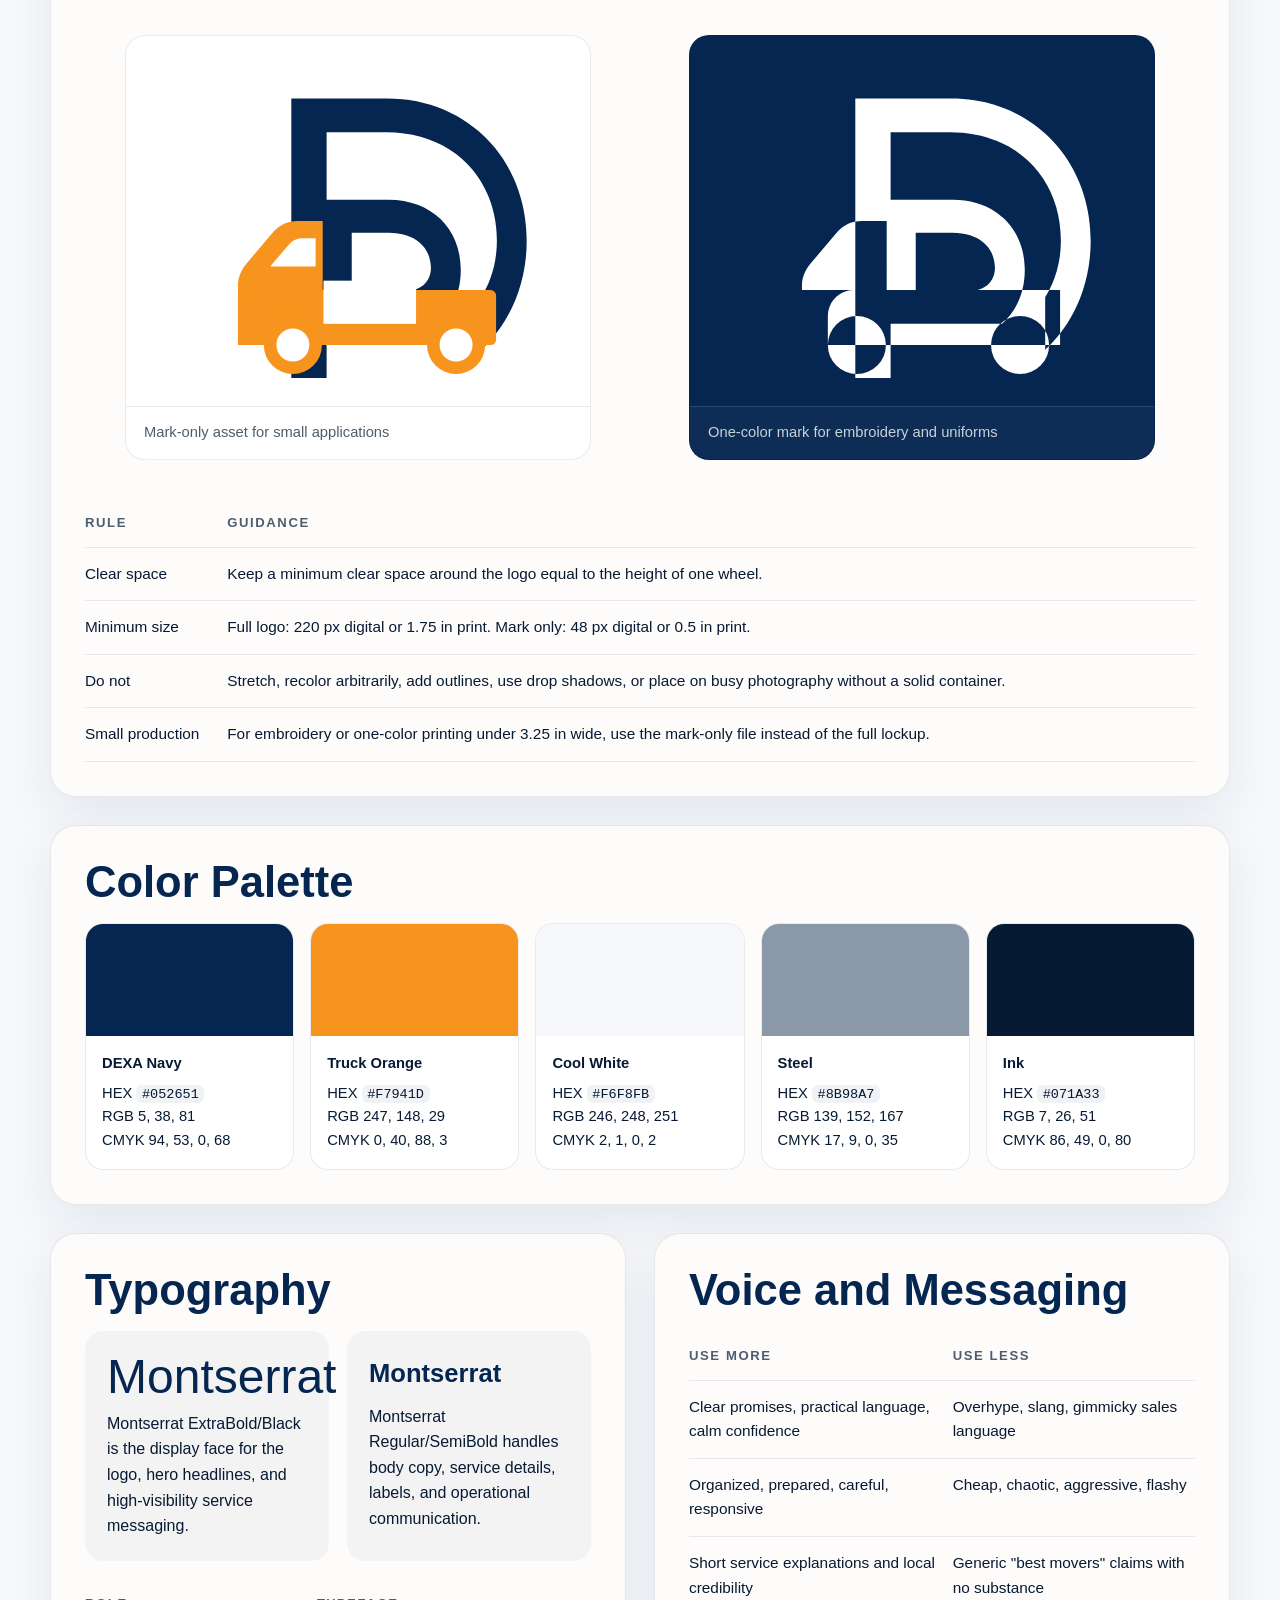
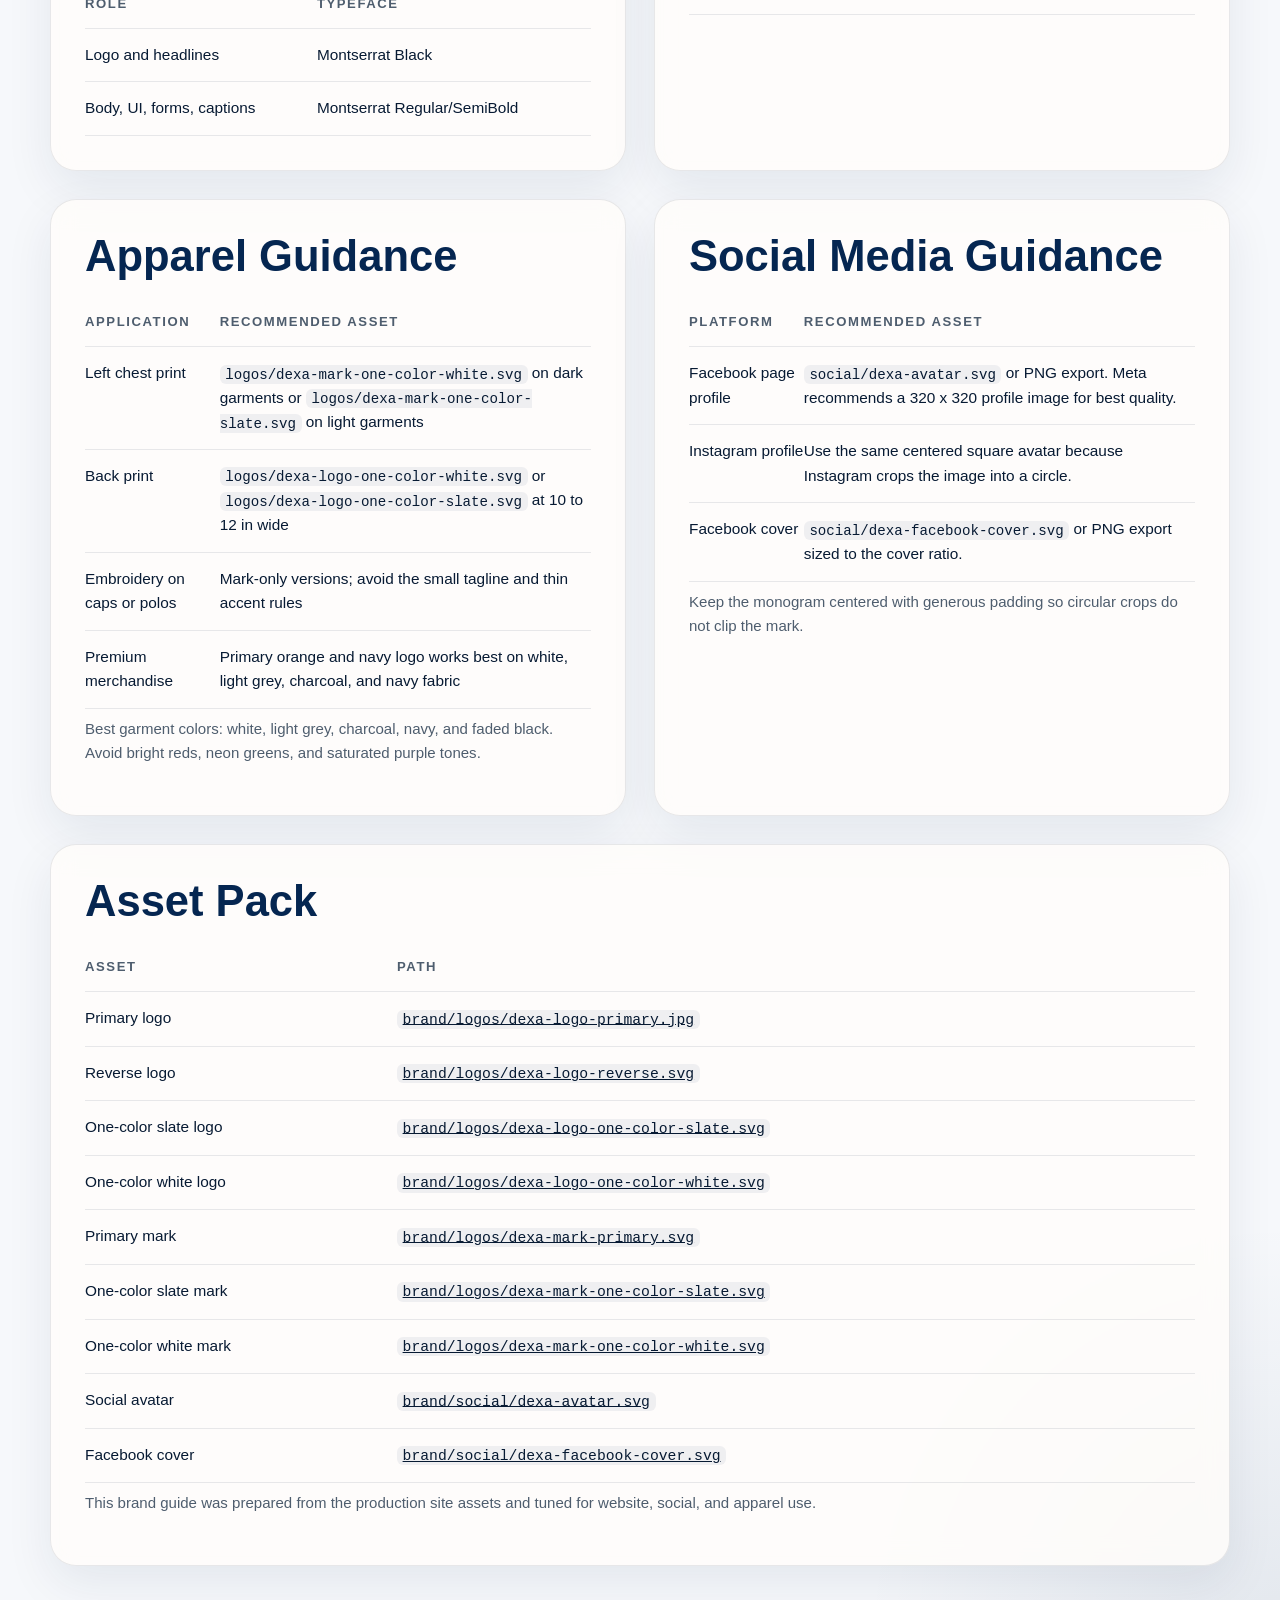
==== commit e4f52f26: "Use provided DEXA logo artwork" ====
--- a/brand/brand-identity.html
+++ b/brand/brand-identity.html
@@ -270,7 +270,7 @@
           </div>
         </div>
         <div class="card hero-preview">
-          <img src="logos/dexa-logo-primary.svg" alt="DEXA Movers primary logo" />
+          <img src="logos/dexa-logo-primary.jpg" alt="DEXA Movers primary logo" />
         </div>
       </section>
 
@@ -312,7 +312,7 @@
         <div class="logo-samples">
           <figure class="logo-sample">
             <div class="preview">
-              <img src="logos/dexa-logo-primary.svg" alt="Primary DEXA logo" />
+              <img src="logos/dexa-logo-primary.jpg" alt="Primary DEXA logo" />
             </div>
             <figcaption class="label">Primary logo for light backgrounds</figcaption>
           </figure>
@@ -556,7 +556,7 @@
           <tbody>
               <tr>
                 <td>Primary logo</td>
-                <td><a href="logos/dexa-logo-primary.svg"><code>brand/logos/dexa-logo-primary.svg</code></a></td>
+                <td><a href="logos/dexa-logo-primary.jpg"><code>brand/logos/dexa-logo-primary.jpg</code></a></td>
               </tr>
               <tr>
                 <td>Reverse logo</td>
